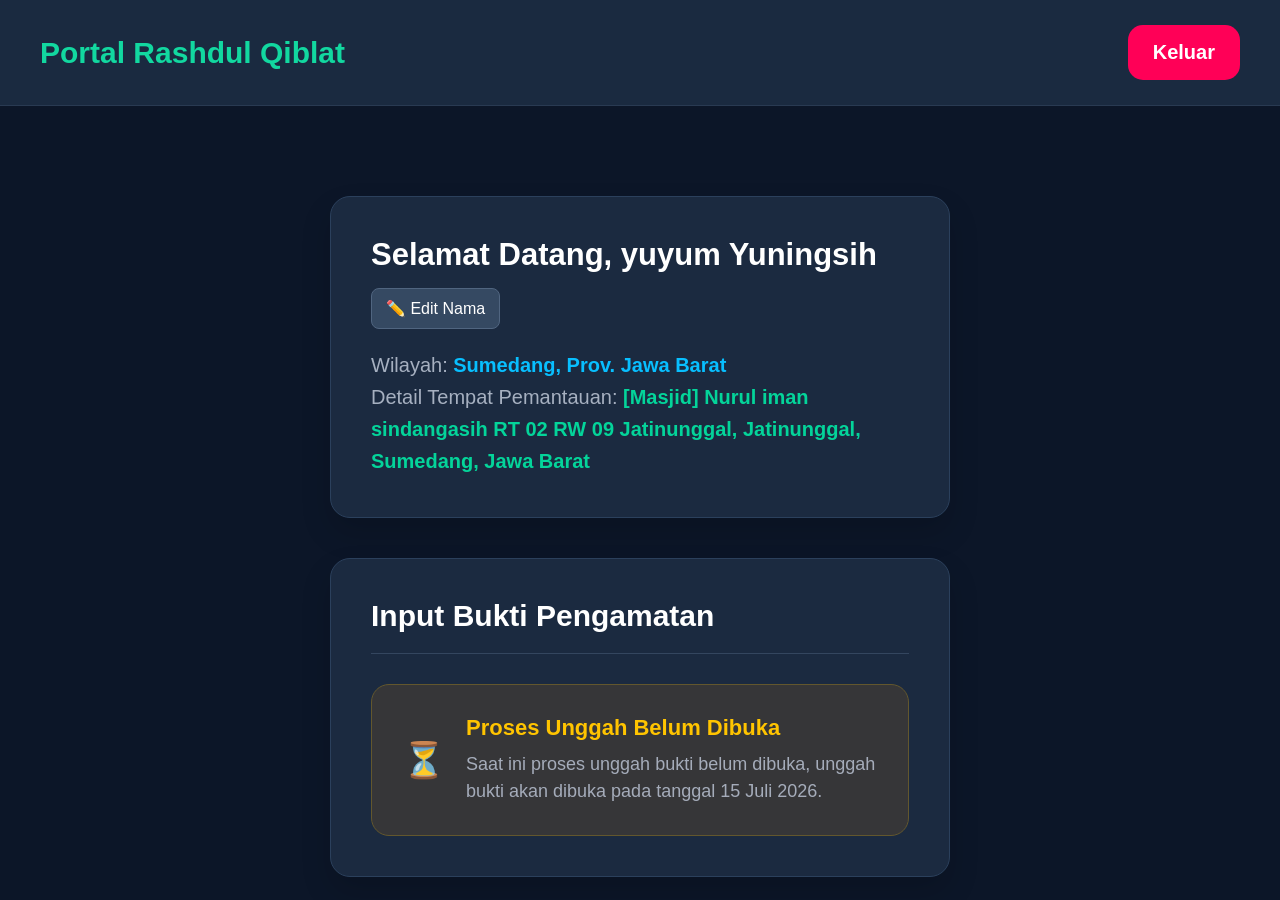
==== index.html @ 318f4445 "Update index.html" ====
<!DOCTYPE html>
<html lang="id">
<head>
<meta charset="UTF-8">

<meta name="viewport" content="width=device-width, initial-scale=1.0">

<title>Dashboard Peserta</title>

<style>
*{
    margin:0;
    padding:0;
    box-sizing:border-box;
}

body{
    min-height:100vh;
    font-family:Arial, Helvetica, sans-serif;
    background:#0c1628;
    color:white;
}


/* NAVBAR */

.navbar{
    width:100%;
    background:#1a2a40;
    border-bottom:1px solid #293a52;
}

.navbar-container{
    height:105px;
    padding:20px 40px;
    display:flex;
    align-items:center;
    justify-content:space-between;
}


.brand{
    color:#12d8a0;
    font-size:30px;
    font-weight:bold;
}


.logout-button{

    background:#ff0057;
    color:white;

    padding:16px 25px;

    border-radius:15px;

    font-size:20px;
    font-weight:bold;

    text-decoration:none;

    transition:.3s;
}


.logout-button:hover{
    background:#d90048;
}


/* CONTAINER */

.dashboard-container{

    max-width:700px;

    margin:90px auto;

    padding:0 40px;

}


/* CARD */

.dashboard-card{

    background:#1b2a40;

    border:1px solid #2b405c;

    border-radius:20px;

    padding:40px;

    box-shadow:0 15px 30px rgba(0,0,0,.15);

}


/* WELCOME */

.welcome-row{

    display:flex;

    align-items:center;

    flex-wrap:wrap;

    gap:15px;

}


.welcome-row h1{

    font-size:31px;

}


.edit-button{

    background:#354962;

    border:1px solid #506580;

    color:white;

    padding:10px 14px;

    border-radius:8px;

    cursor:pointer;

    font-size:16px;

}


.edit-button:hover{

    background:#425a77;

}



.participant-information{

    margin-top:20px;

}



.participant-information p{

    color:#a6b0c0;

    font-size:20px;

    line-height:1.6;

}


.region-text{

    color:#08bfff;

    font-weight:bold;

}


.location-text{

    color:#04d49a;

    font-weight:bold;

}



/* UPLOAD */

.upload-card{

    margin-top:40px;

}


.upload-card h2{

    font-size:30px;

}



.card-divider{

    height:1px;

    background:#34465f;

    margin:20px 0 30px;

}



.upload-notice{

    background:#363638;

    border:1px solid #63572d;

    border-radius:18px;

    padding:30px;

    display:flex;

    align-items:center;

    gap:20px;

}



.notice-icon{

    font-size:35px;

}


.notice-content h3{

    color:#ffc400;

    font-size:22px;

    margin-bottom:10px;

}


.notice-content p{

    color:#a5acba;

    font-size:18px;

    line-height:1.5;

}



/* MOBILE */

@media(max-width:600px){


.navbar-container{

    height:85px;

    padding:15px 20px;

}



.brand{

    font-size:20px;

}



.logout-button{

    padding:12px 18px;

    font-size:15px;

}



.dashboard-container{

    margin-top:55px;

    padding:0 20px;

}



.dashboard-card{

    padding:25px 22px;

}



.welcome-row h1{

    font-size:24px;

}



.participant-information p{

    font-size:16px;

}



.upload-card h2{

    font-size:23px;

}



.upload-notice{

    padding:20px;

}



.notice-content h3{

    font-size:17px;

}



.notice-content p{

    font-size:15px;

}


}

</style>

</head>


<body>


<header class="navbar">

<div class="navbar-container">


<div class="brand">
    Portal Rashdul Qiblat
</div>


<a class="logout-button" href="#">
    Keluar
</a>


</div>

</header>



<main class="dashboard-container">


<section class="dashboard-card">


<div class="welcome-row">


<h1>
Selamat Datang,
<span id="nama">
 yuyum Yuningsih  
</span>
</h1>


<button class="edit-button" onclick="ubahNama()">

✏️ Edit Nama

</button>


</div>



<div class="participant-information">


<p>
Wilayah:
<span class="region-text">
Sumedang, Prov. Jawa Barat
</span>
</p>


<p>

Detail Tempat Pemantauan:

<span class="location-text">

[Masjid]  Nurul iman sindangasih RT 02 RW 09
Jatinunggal, Jatinunggal, Sumedang, Jawa Barat

</span>

</p>


</div>


</section>




<section class="dashboard-card upload-card">


<h2>
Input Bukti Pengamatan
</h2>


<div class="card-divider"></div>



<div class="upload-notice">


<div class="notice-icon">
⏳
</div>


<div class="notice-content">


<h3>
Proses Unggah Belum Dibuka
</h3>


<p>
Saat ini proses unggah bukti belum dibuka,
unggah bukti akan dibuka pada tanggal
15 Juli 2026.
</p>


</div>


</div>



</section>


</main>




<script>


function ubahNama(){

let namaLama=document.getElementById("nama").innerHTML.trim();


let namaBaru=prompt(
"Masukkan nama peserta:",
namaLama
);



if(namaBaru!==null && namaBaru.trim()!==""){

document.getElementById("nama").innerHTML=
namaBaru;

}

}


</script>



</body>
</html>
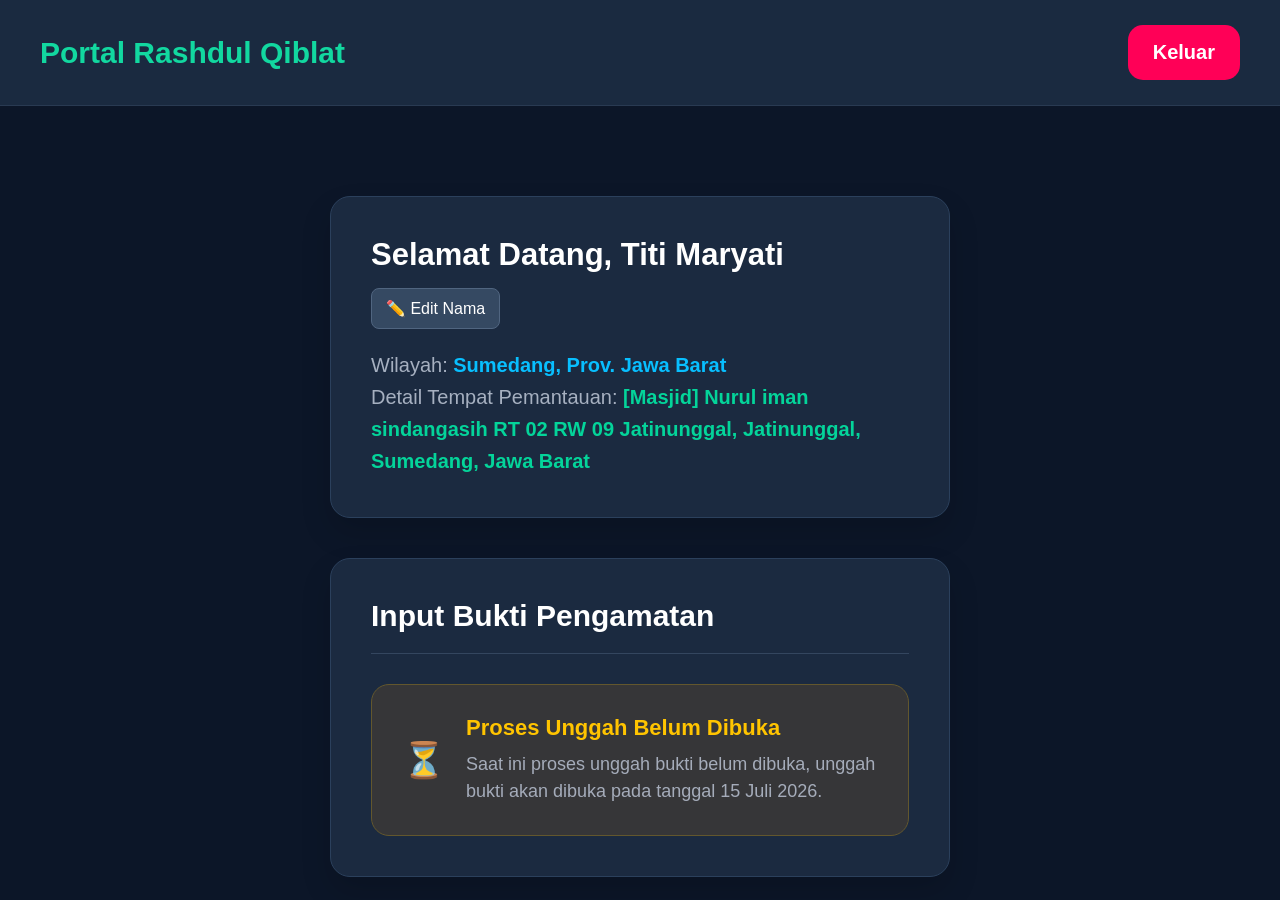
==== commit 8017c9ec: "Update index.html" ====
--- a/index.html
+++ b/index.html
@@ -406,7 +406,7 @@
 <h1>
 Selamat Datang,
 <span id="nama">
- yuyum Yuningsih  
+ Titi Maryati  
 </span>
 </h1>
 
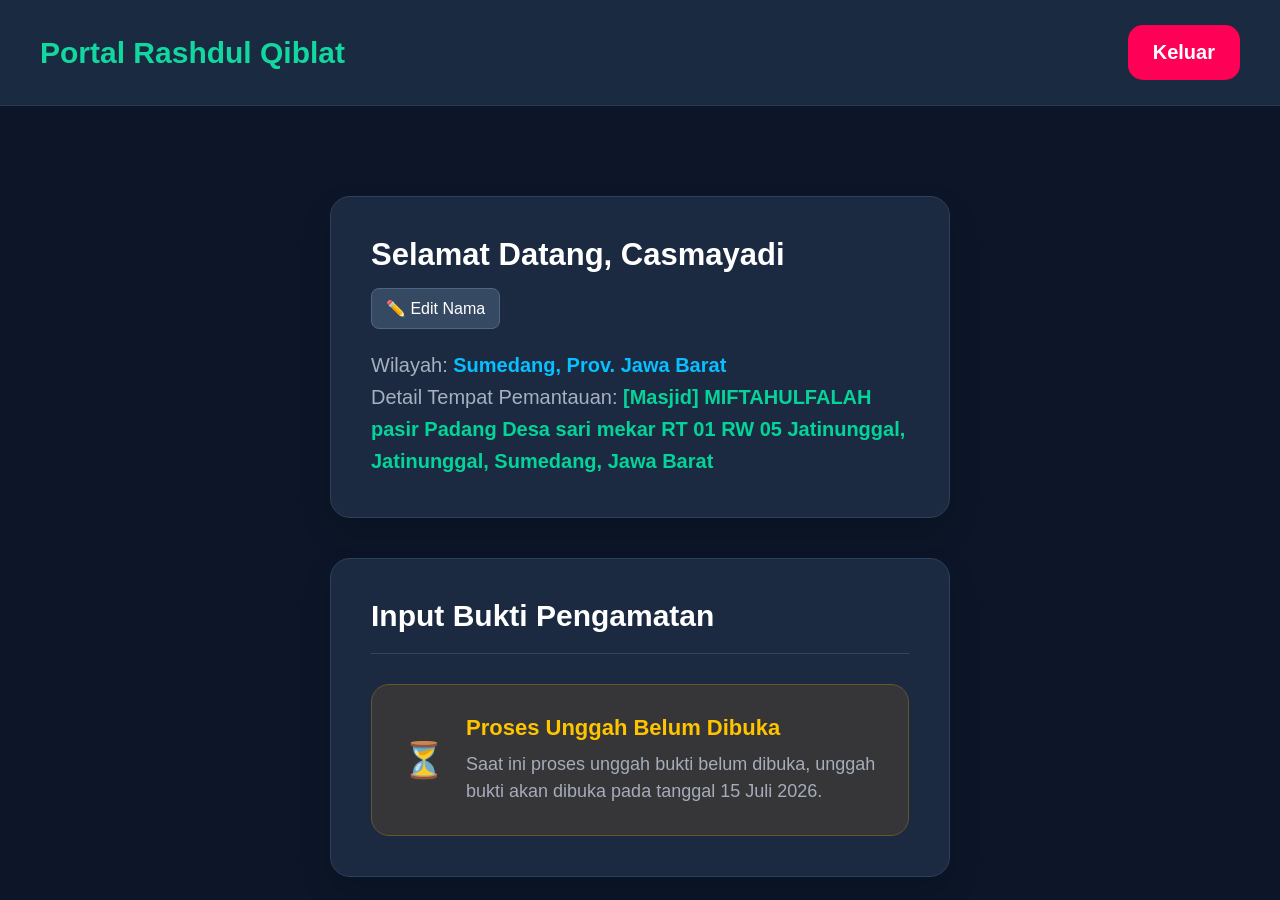
==== commit e2918aee: "Update index.html" ====
--- a/index.html
+++ b/index.html
@@ -406,7 +406,7 @@
 <h1>
 Selamat Datang,
 <span id="nama">
- Titi Maryati  
+ Casmayadi  
 </span>
 </h1>
 
@@ -439,7 +439,7 @@
 
 <span class="location-text">
 
-[Masjid]  Nurul iman sindangasih RT 02 RW 09
+[Masjid] MIFTAHULFALAH pasir Padang Desa sari mekar RT 01 RW 05
 Jatinunggal, Jatinunggal, Sumedang, Jawa Barat
 
 </span>
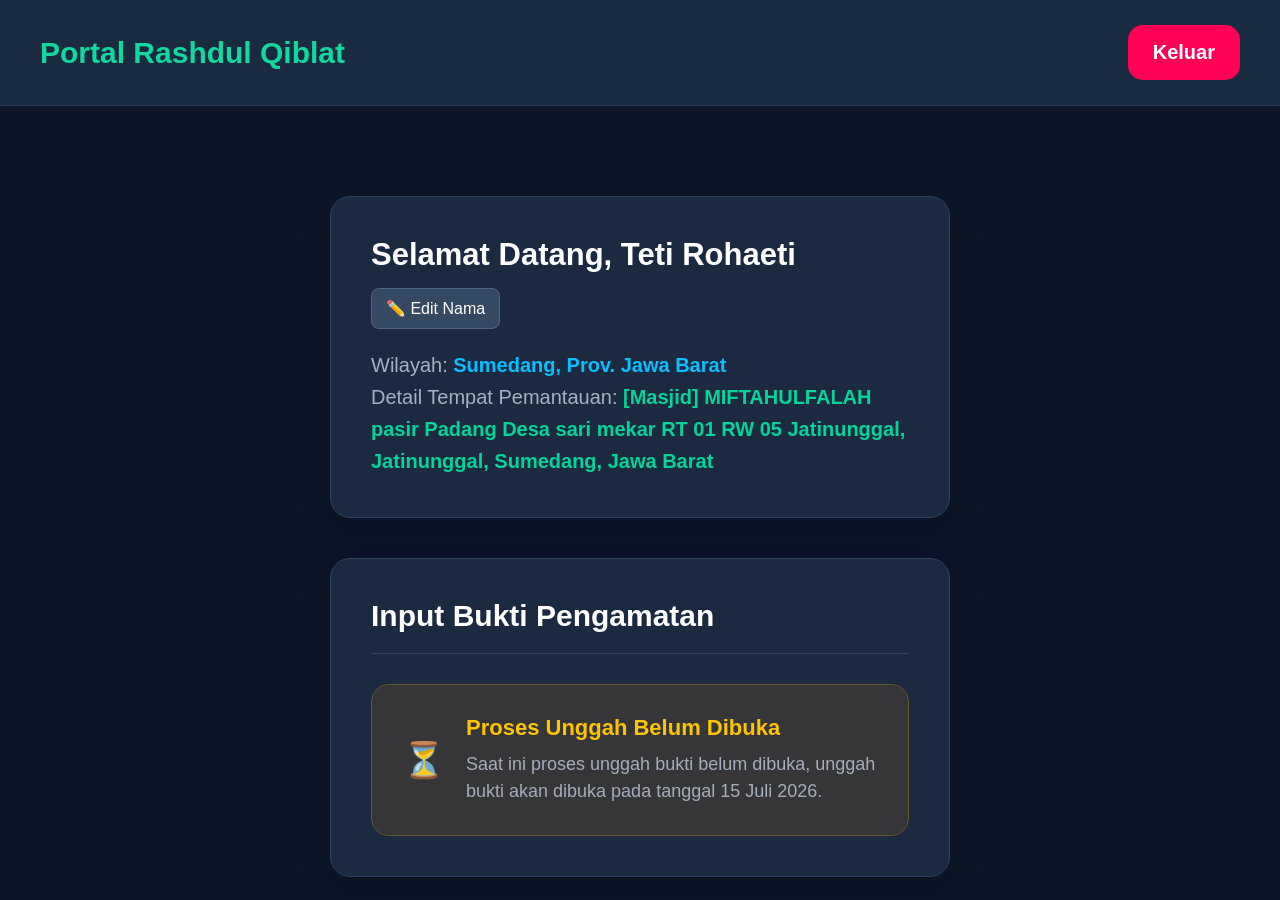
==== commit f2e4013d: "Update index.html" ====
--- a/index.html
+++ b/index.html
@@ -406,7 +406,7 @@
 <h1>
 Selamat Datang,
 <span id="nama">
- Casmayadi  
+ Teti Rohaeti  
 </span>
 </h1>
 
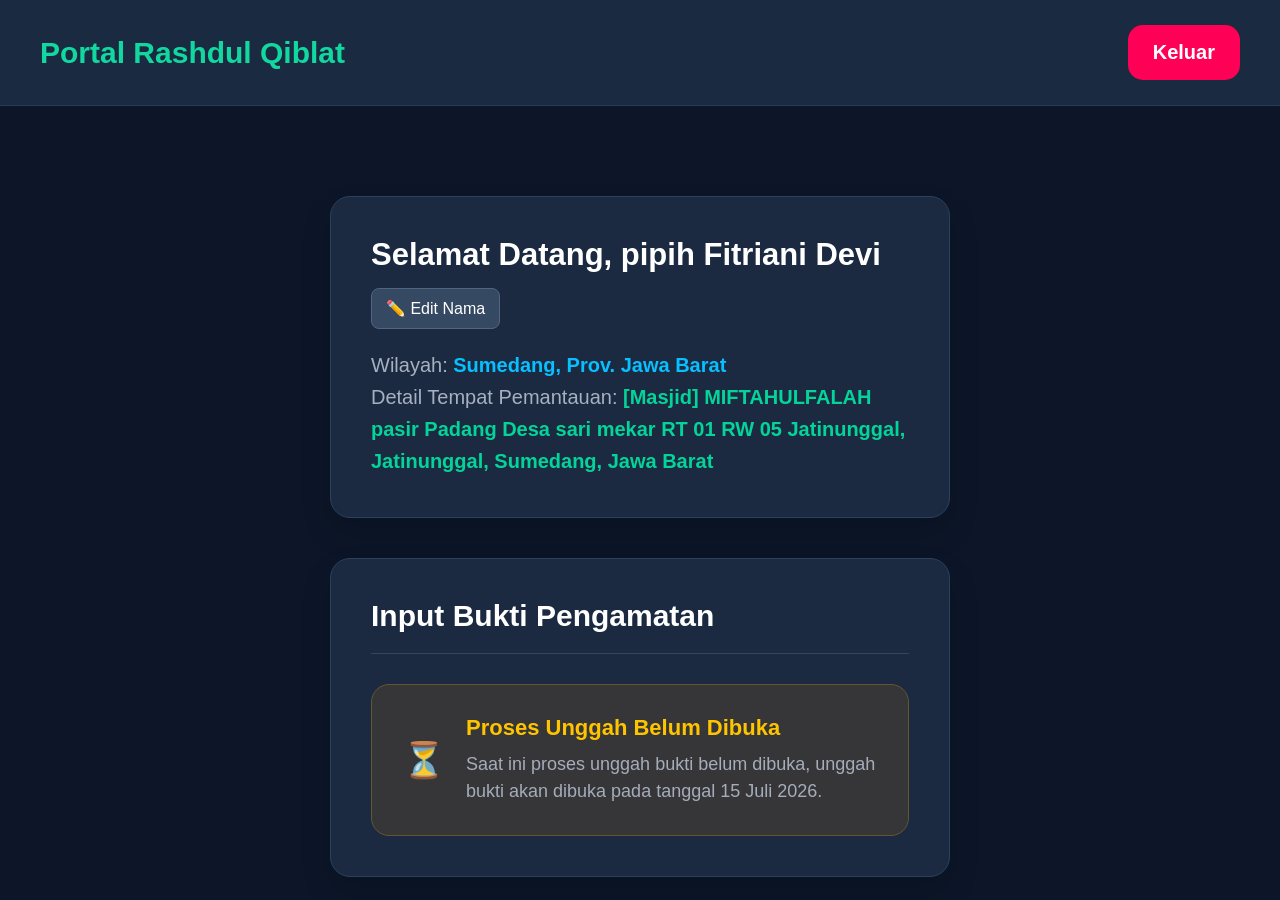
==== commit 3e6dbfed: "Update index.html" ====
--- a/index.html
+++ b/index.html
@@ -406,7 +406,7 @@
 <h1>
 Selamat Datang,
 <span id="nama">
- Teti Rohaeti  
+ pipih Fitriani Devi  
 </span>
 </h1>
 
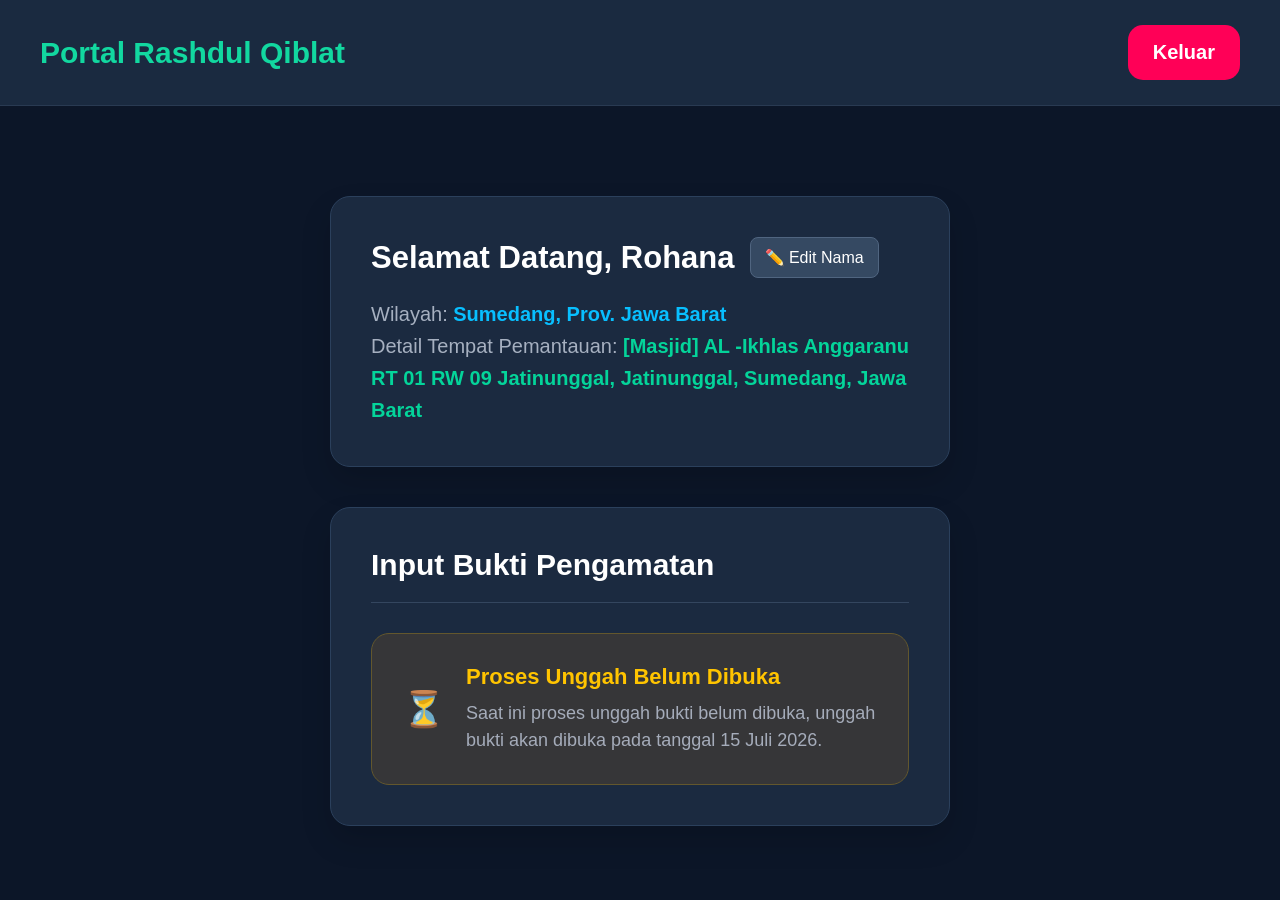
==== commit 025fae29: "Update index.html" ====
--- a/index.html
+++ b/index.html
@@ -406,7 +406,7 @@
 <h1>
 Selamat Datang,
 <span id="nama">
- pipih Fitriani Devi  
+ Rohana  
 </span>
 </h1>
 
@@ -439,7 +439,7 @@
 
 <span class="location-text">
 
-[Masjid] MIFTAHULFALAH pasir Padang Desa sari mekar RT 01 RW 05
+[Masjid] AL -Ikhlas Anggaranu RT 01 RW 09
 Jatinunggal, Jatinunggal, Sumedang, Jawa Barat
 
 </span>
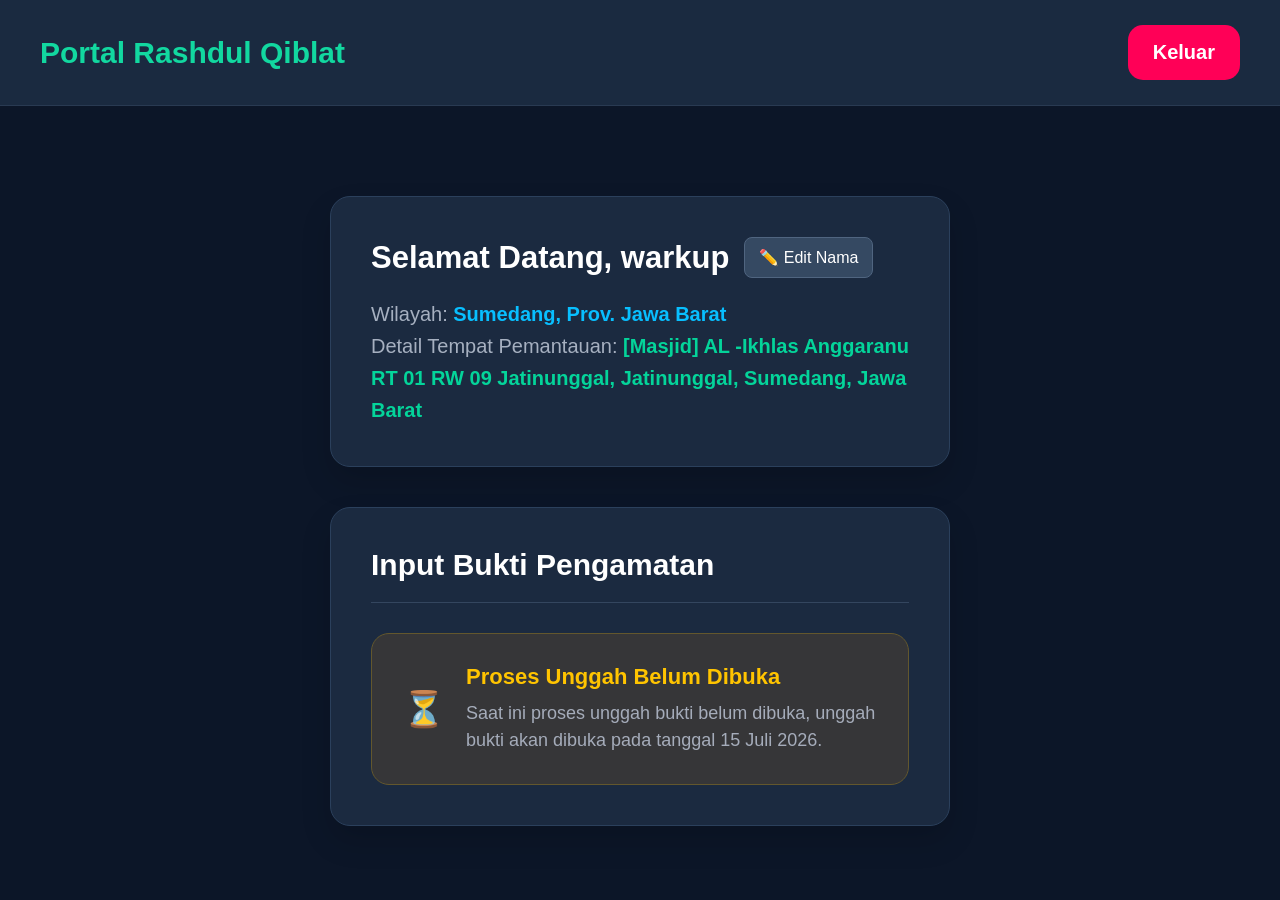
==== commit a9f10611: "Update index.html" ====
--- a/index.html
+++ b/index.html
@@ -406,7 +406,7 @@
 <h1>
 Selamat Datang,
 <span id="nama">
- Rohana  
+ warkup   
 </span>
 </h1>
 
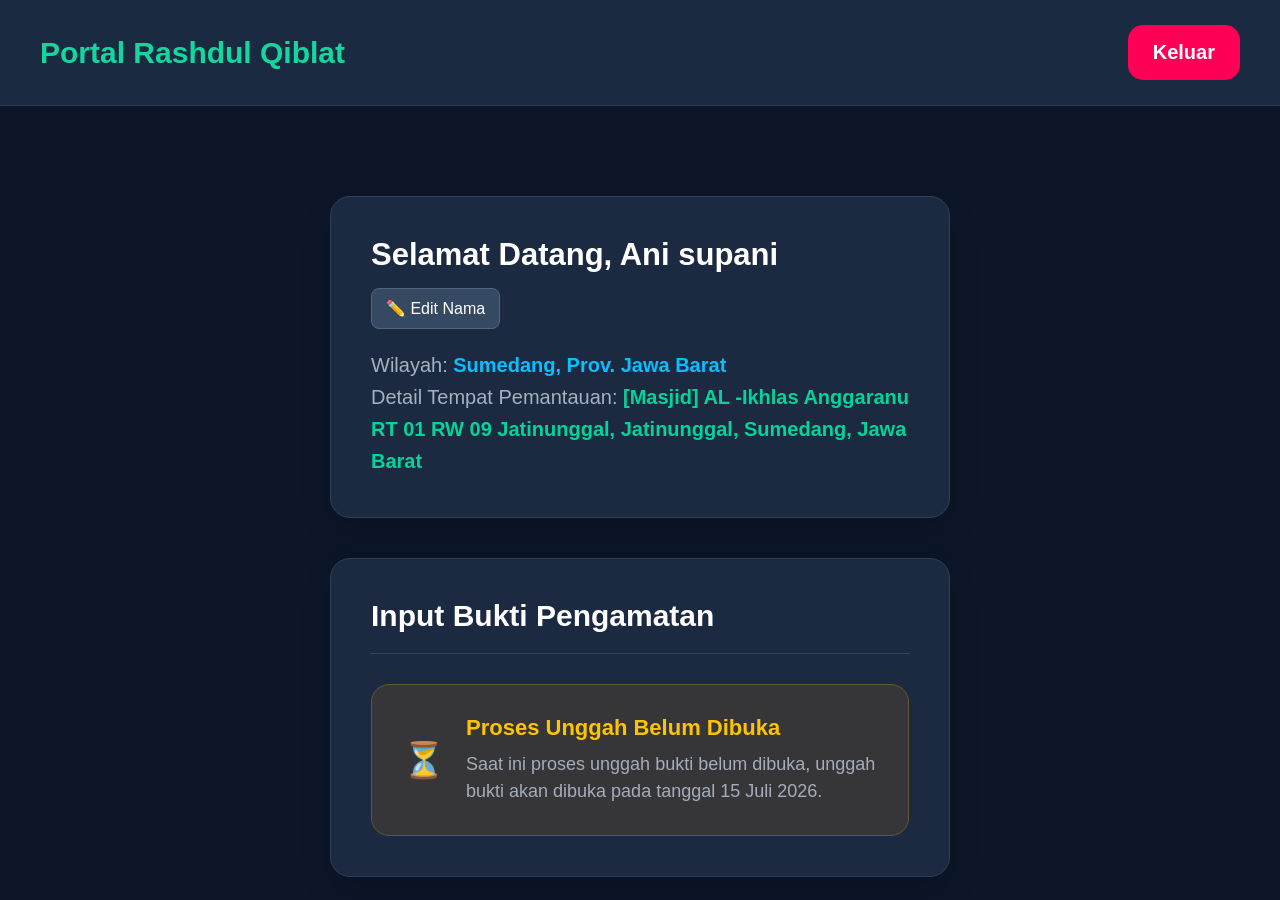
==== commit 28bb43c9: "Update index.html" ====
--- a/index.html
+++ b/index.html
@@ -406,7 +406,7 @@
 <h1>
 Selamat Datang,
 <span id="nama">
- warkup   
+ Ani supani   
 </span>
 </h1>
 
